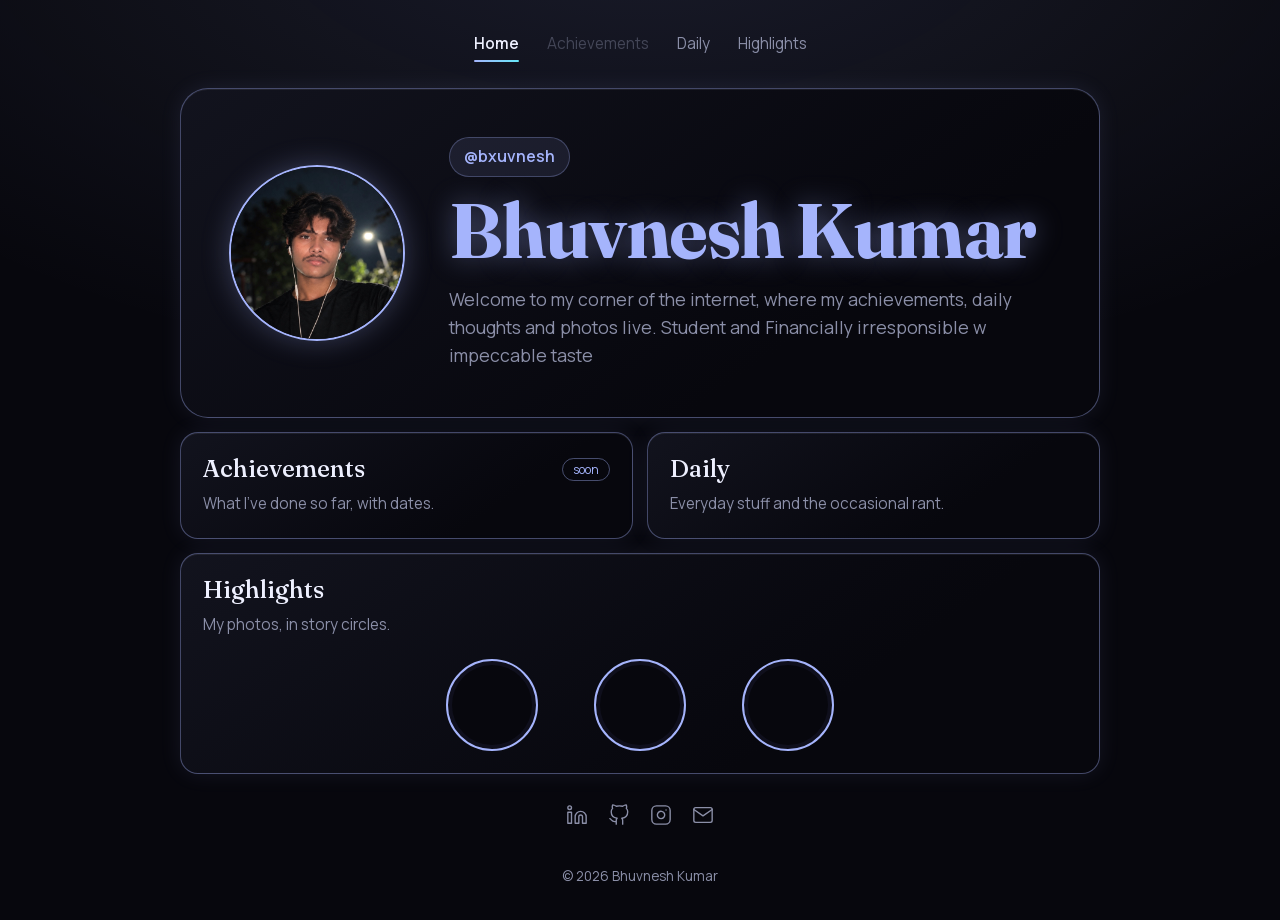
==== index.html @ 88cd7c3a "Update index.html" ====
<!DOCTYPE html>
<html lang="en">
<head>
  <link rel="icon" href="/favicon.png">
<meta charset="utf-8">
<meta name="viewport" content="width=device-width, initial-scale=1">
<title>Bhuvnesh Kumar</title>
<meta name="description" content="Bhuvnesh Kumar’s personal site: achievements, daily notes, photos and ways to get in touch.">
<link rel="canonical" href="https://bxuvnesh.github.io/">
<meta property="og:type" content="website">
<meta property="og:site_name" content="Bhuvnesh Kumar">
<meta property="og:title" content="Bhuvnesh Kumar">
<meta property="og:description" content="Bhuvnesh Kumar’s personal site: achievements, daily notes, photos and ways to get in touch.">
<meta property="og:url" content="https://bxuvnesh.github.io/">
<meta property="og:image" content="https://bxuvnesh.github.io/og-image.jpg">
<meta property="og:image:width" content="1200">
<meta property="og:image:height" content="630">
<meta property="og:image:alt" content="Bhuvnesh Kumar, @bxuvnesh: profile photo with name on a dark violet card">
<meta name="twitter:card" content="summary_large_image">
<link rel="preload" href="/fonts/fraunces.woff2" as="font" type="font/woff2" crossorigin>
<link rel="preload" href="/fonts/manrope.woff2" as="font" type="font/woff2" crossorigin>
<script type="application/ld+json">
{"@context":"https://schema.org","@type":"Person","name":"Bhuvnesh Kumar","url":"https://bxuvnesh.github.io/","image":"https://bxuvnesh.github.io/bhuvnesh-kumar.jpg","sameAs":["https://www.linkedin.com/in/bhuvneshkumar-","https://github.com/bxuvnesh","https://www.instagram.com/bxuvnesh/"]}
</script>
<link rel="stylesheet" href="theme.css">
<style>
*{box-sizing:border-box;margin:0}
html{background:var(--bg)}
body{font-family:Manrope,system-ui,sans-serif;color:var(--ice);background:radial-gradient(60rem 30rem at 50% -10%,var(--glow-bg),transparent),var(--bg);line-height:1.6}
a{color:inherit;text-decoration:none}
a:focus-visible{outline:2px solid var(--blue);outline-offset:3px}

.wrap{max-width:960px;min-height:100vh;min-height:100dvh;margin:0 auto;padding:24px 20px 32px;display:flex;flex-direction:column}
.stack{margin-block:auto;padding-block:24px}

nav{display:flex;flex-wrap:wrap;justify-content:center;gap:28px;padding:8px 0;color:var(--muted);font-size:.95rem}
nav a{position:relative}
nav a:hover{color:var(--ice)}
nav a[aria-current]{color:var(--ice);font-weight:600}
nav a[aria-current]::after{content:"";position:absolute;left:0;right:0;bottom:-6px;height:2px;border-radius:2px;background:linear-gradient(90deg,var(--blue),var(--accent))}
nav a.soon{opacity:.4;pointer-events:none}

.hero{display:grid;grid-template-columns:auto 1fr;grid-template-areas:"photo handle" "photo name" "photo bio";column-gap:clamp(20px,4vw,44px);align-content:center;padding:clamp(24px,5vw,48px);background:var(--tile-bg);border:1px solid var(--tile-border);box-shadow:var(--tile-shadow);border-radius:28px;animation:rise .7s ease both}
.photo{grid-area:photo;align-self:center;width:176px;height:176px;border-radius:50%;object-fit:cover;border:2px solid var(--blue);box-shadow:0 0 28px var(--glow-ring)}
.handle{grid-area:handle;justify-self:start;align-self:end;margin-bottom:14px;padding:6px 14px;font-weight:600;color:var(--blue);background:var(--tint);border:1px solid var(--glow-ring);border-radius:999px}
h1{grid-area:name;font-family:Fraunces,Georgia,serif;font-weight:700;font-size:clamp(2.4rem,7.5vw,4.8rem);line-height:1.04;letter-spacing:-.02em;color:var(--blue);text-shadow:0 0 28px var(--edge)}
.bio{grid-area:bio;align-self:start;max-width:40rem;margin-top:14px;color:var(--muted);font-size:1.1rem}

.grid{display:grid;grid-template-columns:repeat(6,1fr);gap:14px;margin-top:14px}
.card{display:flex;flex-direction:column;gap:8px;padding:22px;background:var(--tile-bg);border:1px solid var(--tile-border);box-shadow:var(--tile-shadow);border-radius:18px;transition:transform .2s,box-shadow .2s,border-color .2s}
.card .top{display:flex;align-items:center;justify-content:space-between;gap:12px}
.card h2{font-family:Fraunces,Georgia,serif;font-weight:500;font-size:1.5rem;line-height:1.2}
.card p{color:var(--muted);font-size:.95rem}
a.card:hover{border-color:var(--blue);box-shadow:var(--tile-shadow-hover);transform:translateY(-3px)}
.card.soon{pointer-events:none}
.chip{padding:1px 10px;font-size:.75rem;color:var(--blue);border:1px solid var(--edge);border-radius:999px}
.half{grid-column:span 3}
.wide{grid-column:span 6}
.rings{display:flex;justify-content:center;gap:clamp(24px,6vw,56px);margin-top:14px}
.rings i{width:clamp(52px,9vw,92px);aspect-ratio:1;border-radius:50%;border:2px solid var(--blue);background:var(--bg);box-shadow:inset 0 0 0 4px var(--slate)}

/* thin line icons: glyph is 22px, padding makes a 38px tap area.
   tweak size via width/height, thickness via stroke-width */
.social{display:flex;justify-content:center;gap:4px;margin-top:22px}
.social a{display:inline-flex;width:38px;height:38px;padding:8px;color:var(--muted);transition:color .2s,transform .2s}
.social a:hover{color:var(--blue);transform:translateY(-2px)}
.social svg{width:100%;height:100%;fill:none;stroke:currentColor;stroke-width:1.5;stroke-linecap:round;stroke-linejoin:round}

footer{padding-top:8px;color:var(--muted);font-size:.85rem;text-align:center}

@keyframes rise{from{opacity:0;transform:translateY(12px)}}
@media (prefers-reduced-motion:reduce){.hero{animation:none}a.card:hover,.social a:hover{transform:none}}
@media (max-width:760px){
  .hero{grid-template-columns:auto 1fr;grid-template-areas:"photo handle" "name name" "bio bio";row-gap:0}
  .photo{width:84px;height:84px;margin-bottom:22px}
  .handle{align-self:center;margin-bottom:22px}
  .half,.wide{grid-column:span 6}
  .rings i:nth-child(n+5){display:none}
  nav{gap:18px}
}
</style>
</head>
<body>
<div class="wrap">

  <nav aria-label="Main">
    <a href="index.html" aria-current="page">Home</a>
    <a href="achievements.html" class="soon">Achievements</a>
    <a href="daily.html">Daily</a>
    <a href="highlights.html">Highlights</a>
  </nav>

  <div class="stack">
    <header class="hero">
      <img class="photo" src="bhuvnesh-kumar.jpg" alt="Bhuvnesh Kumar">
      <span class="handle">@bxuvnesh</span>
      <h1>Bhuvnesh Kumar</h1>
      <!-- EDIT: replace with your real bio -->
      <p class="bio">Welcome to my corner of the internet, where my achievements, daily thoughts and photos live.
      Student and Financially irresponsible w impeccable taste</p>
    </header>

    <main class="grid">
      <a class="card half soon" href="achievements.html">
        <div class="top"><h2>Achievements</h2><span class="chip">soon</span></div>
        <p>What I’ve done so far, with dates.</p>
      </a>
      <a class="card half" href="daily.html">
        <div class="top"><h2>Daily</h2></div>
        <p>Everyday stuff and the occasional rant.</p>
      </a>
      <a class="card wide" href="highlights.html">
        <div class="top"><h2>Highlights</h2></div>
        <p>My photos, in story circles.</p>
        <div class="rings" aria-hidden="true"><i></i><i></i><i></i></div>
      </a>
    </main>

    <div class="social">
      <a href="https://www.linkedin.com/in/bhuvneshkumar-" rel="me noopener" target="_blank" aria-label="LinkedIn" title="LinkedIn">
        <svg viewBox="0 0 24 24" aria-hidden="true"><path d="M16 8a6 6 0 0 1 6 6v7h-4v-7a2 2 0 0 0-2-2 2 2 0 0 0-2 2v7h-4v-7a6 6 0 0 1 6-6z"/><rect x="2" y="9" width="4" height="12"/><circle cx="4" cy="4" r="2"/></svg>
      </a>
      <a href="https://github.com/bxuvnesh" rel="me noopener" target="_blank" aria-label="GitHub" title="GitHub">
        <svg viewBox="0 0 24 24" aria-hidden="true"><path d="M9 19c-5 1.5-5-2.5-7-3m14 6v-3.87a3.37 3.37 0 0 0-.94-2.61c3.14-.35 6.44-1.54 6.44-7A5.44 5.44 0 0 0 20 4.77 5.07 5.07 0 0 0 19.91 1S18.73.65 16 2.48a13.38 13.38 0 0 0-7 0C6.27.65 5.09 1 5.09 1A5.07 5.07 0 0 0 5 4.77a5.44 5.44 0 0 0-1.5 3.78c0 5.42 3.3 6.61 6.44 7A3.37 3.37 0 0 0 9 18.13V22"/></svg>
      </a>
      <a href="instagram.html" aria-label="Instagram" title="Instagram">
        <svg viewBox="0 0 24 24" aria-hidden="true"><rect x="2" y="2" width="20" height="20" rx="5" ry="5"/><path d="M16 11.37A4 4 0 1 1 12.63 8 4 4 0 0 1 16 11.37z"/><path d="M17.5 6.5h.01"/></svg>
      </a>
      <a href="mailto:bxuvnesh@gmail.com" aria-label="Email" title="Email">
        <svg viewBox="0 0 24 24" aria-hidden="true"><path d="M4 4h16c1.1 0 2 .9 2 2v12c0 1.1-.9 2-2 2H4c-1.1 0-2-.9-2-2V6c0-1.1.9-2 2-2z"/><path d="M22 6l-10 7L2 6"/></svg>
      </a>
    </div>
  </div>

  <footer>© 2026 Bhuvnesh Kumar</footer>
</div>
<script>
(async()=>{try{
  const r=await fetch('highlights.json?'+Date.now(),{cache:'no-store'});if(!r.ok)return;
  const hs=(await r.json()).highlights.filter(h=>!h.hidden).slice(0,6),box=document.querySelector('.rings');
  box.textContent='';
  hs.forEach(h=>{
    const i=document.createElement('i'),p=h.items.find(x=>!x.hidden);
    if(p){i.style.backgroundImage="url('"+encodeURI(p.img)+"')";i.style.backgroundSize='cover';i.style.backgroundPosition='center'}
    box.append(i);
  });
}catch(e){}})();
</script>
</body>
</html>
---- theme.css ----
/* Site theme: "Cold violet". Change colours here and every page follows. */
@font-face{
  font-family:"Fraunces";
  src:url("fonts/fraunces.woff2") format("woff2");
  font-weight:500 700;
  font-style:normal;
  font-display:swap;
}
@font-face{
  font-family:"Manrope";
  src:url("fonts/manrope.woff2") format("woff2");
  font-weight:400 600;
  font-style:normal;
  font-display:swap;
}
:root{
  --bg:#07070d;        /* page background (near-black) */
  --slate:#0f0f1c;     /* cards and panels */
  --line:#2a2b45;      /* borders and dividers */
  --blue:#a5b4fc;      /* primary (periwinkle) - name kept so no page needs editing */
  --accent:#67e8f9;    /* secondary (aqua) */
  --ice:#eef0ff;       /* main text */
  --muted:#8b8fa8;     /* secondary text */
  color-scheme:dark;
}

/* Tinted versions of the primary, derived so they follow --blue */
:root{
  --tint:color-mix(in srgb,var(--blue) 10%,transparent);
  --glow-bg:color-mix(in srgb,var(--blue) 12%,transparent);
  --glow-ring:color-mix(in srgb,var(--blue) 28%,transparent);
  --edge:color-mix(in srgb,var(--blue) 40%,transparent);
}

/* Tiles: dark like the page, with a glowing periwinkle edge for contrast */
:root{
  --tile-bg:linear-gradient(145deg,color-mix(in srgb,var(--blue) 7%,var(--bg)),var(--bg) 70%);
  --tile-border:color-mix(in srgb,var(--blue) 38%,transparent);
  --tile-shadow:0 0 22px color-mix(in srgb,var(--blue) 9%,transparent),inset 0 1px 0 color-mix(in srgb,var(--ice) 7%,transparent);
  --tile-shadow-hover:0 0 30px color-mix(in srgb,var(--blue) 26%,transparent),inset 0 1px 0 color-mix(in srgb,var(--ice) 10%,transparent);
}
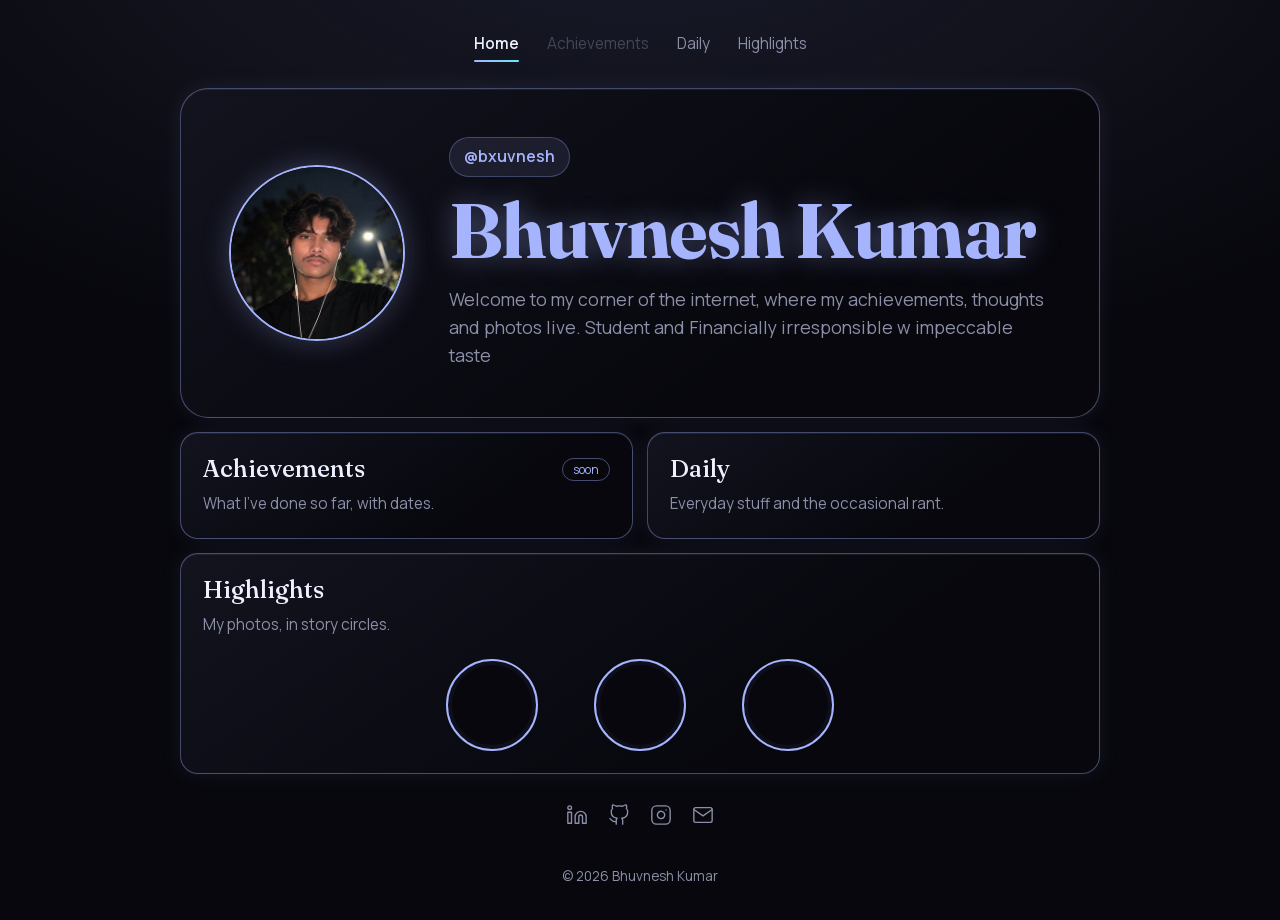
==== commit 652506f7: "Update index.html" ====
--- a/index.html
+++ b/index.html
@@ -96,7 +96,7 @@
       <span class="handle">@bxuvnesh</span>
       <h1>Bhuvnesh Kumar</h1>
       <!-- EDIT: replace with your real bio -->
-      <p class="bio">Welcome to my corner of the internet, where my achievements, daily thoughts and photos live.
+      <p class="bio">Welcome to my corner of the internet, where my achievements, thoughts and photos live.
       Student and Financially irresponsible w impeccable taste</p>
     </header>
 
